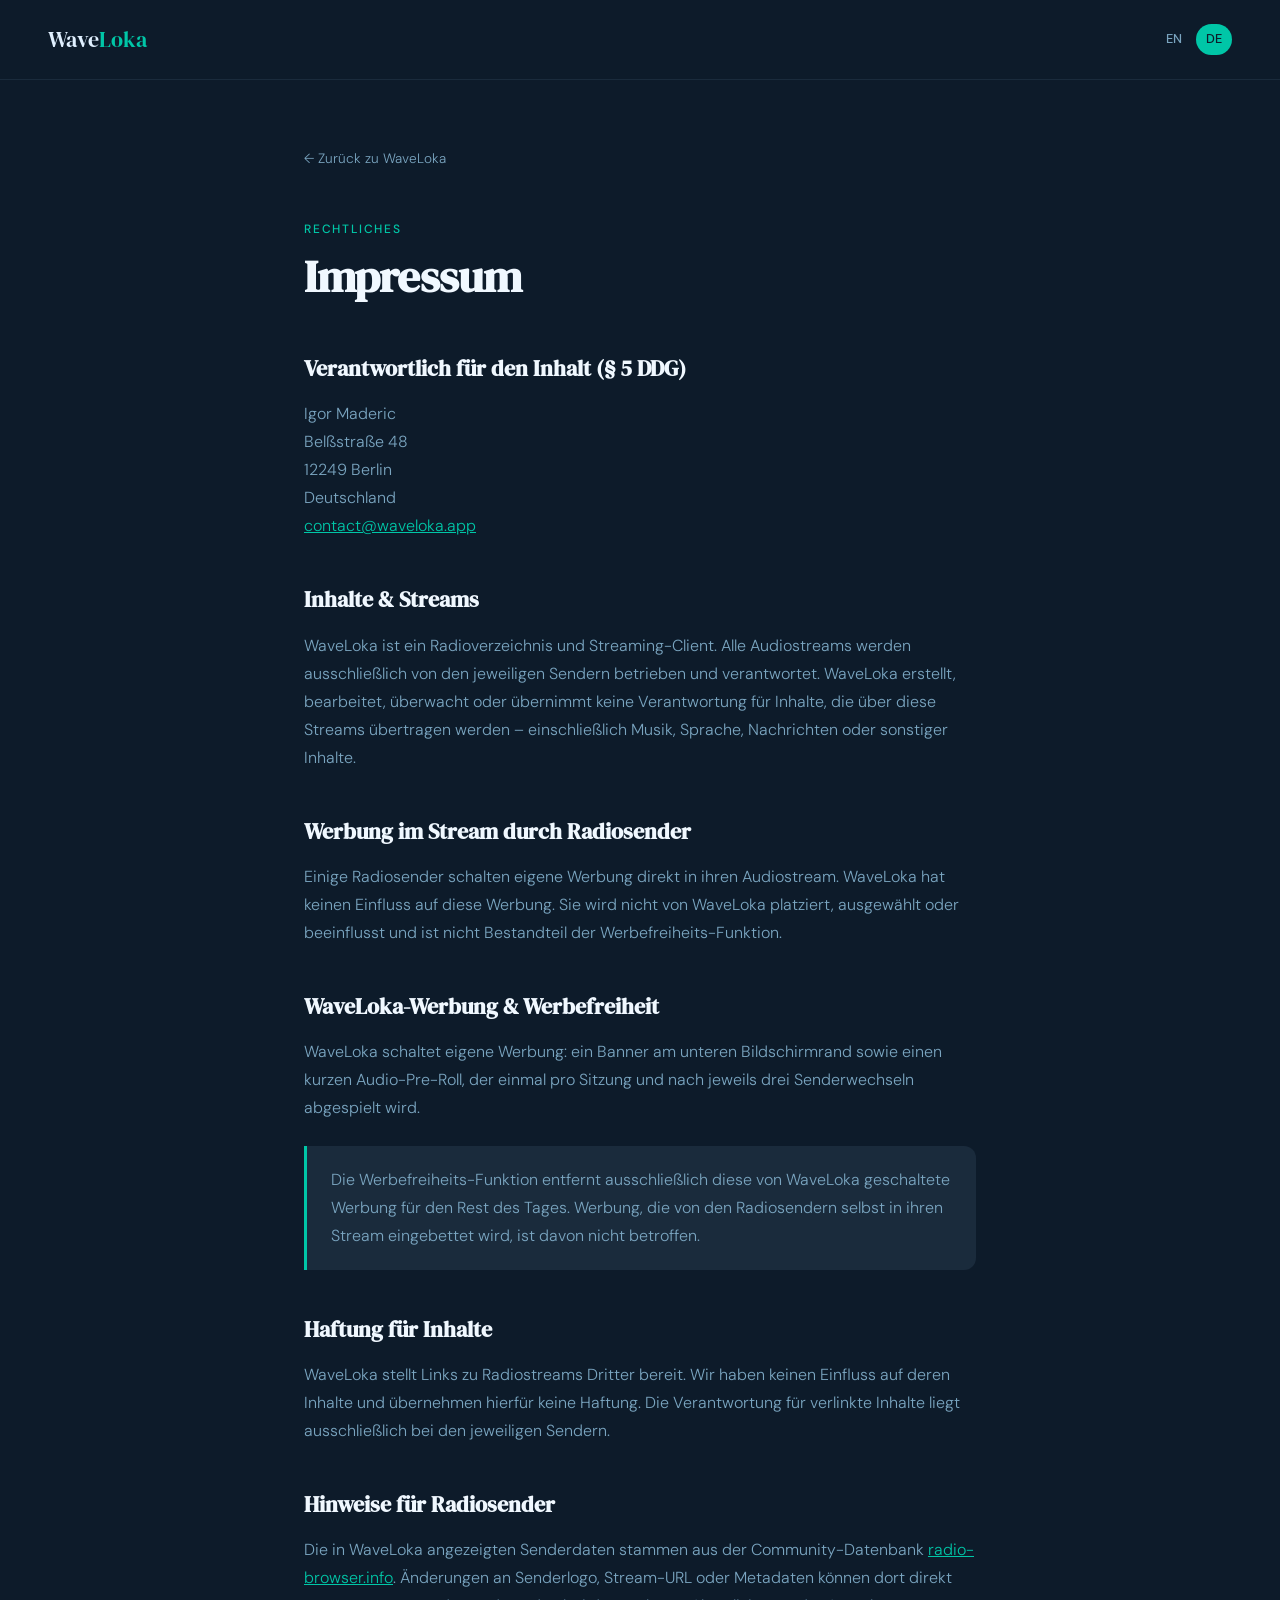
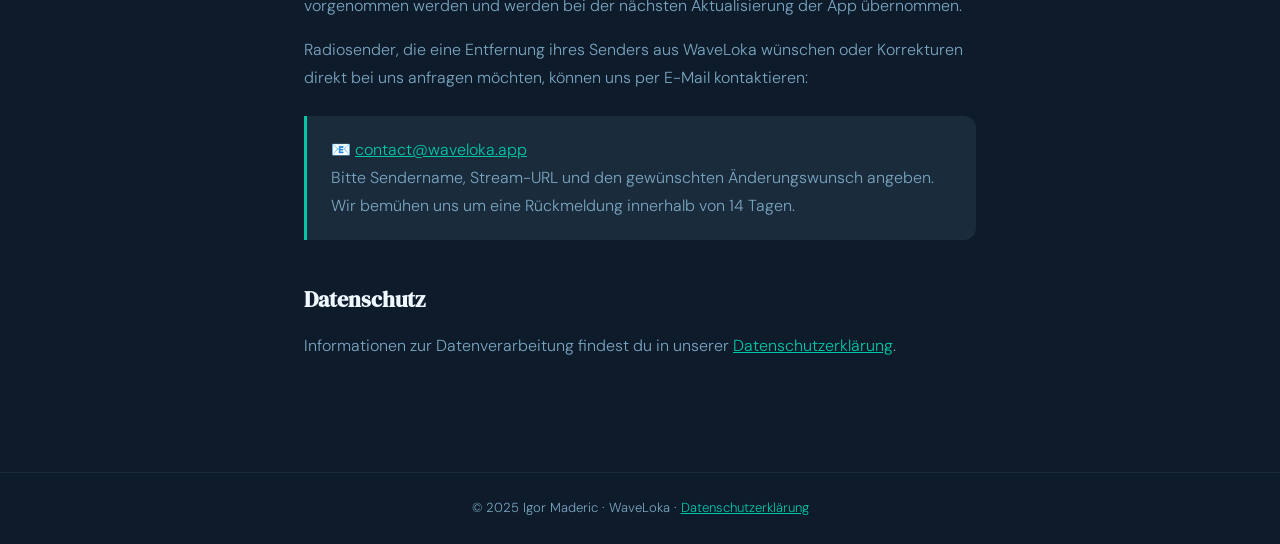
==== impressum/index.html @ 93e5c268 "wave loka web-page" ====
<!DOCTYPE html>
<html lang="de">
<head>
<meta charset="UTF-8">
<meta name="viewport" content="width=device-width, initial-scale=1.0">
<title>Impressum &#8211; WaveLoka</title>
<link rel="preconnect" href="https://fonts.googleapis.com">
<link href="https://fonts.googleapis.com/css2?family=DM+Serif+Display&family=DM+Sans:wght@300;400;500&display=swap" rel="stylesheet">
<style>
  :root { --teal: #00C6A7; --teal-dark: #00A88E; --blue: #0A84FF; --navy: #0D1B2A; --navy-light: #1A2B3C; --alice: #F0F8FF; --alice-dark: #D8EAF8; --text-light: #E0F0FF; --text-muted: #7AA5C0; }
  *, *::before, *::after { box-sizing: border-box; margin: 0; padding: 0; }
  body { background: var(--navy); color: var(--text-light); font-family: 'DM Sans', sans-serif; font-weight: 300; line-height: 1.75; }
  nav { display: flex; align-items: center; justify-content: space-between; padding: 20px 48px; border-bottom: 1px solid var(--navy-light); }
  .nav-logo { font-family: 'DM Serif Display', serif; font-size: 1.4rem; color: var(--text-light); text-decoration: none; }
  .nav-logo span { color: var(--teal); }
  .lang-switch { display: flex; gap: 4px; }
  .lang-switch a { font-size: 0.8rem; font-weight: 500; padding: 4px 10px; border-radius: 20px; text-decoration: none; color: var(--text-muted); transition: all 0.2s; }
  .lang-switch a.active, .lang-switch a:hover { background: var(--teal); color: var(--navy); }
  .container { max-width: 720px; margin: 0 auto; padding: 64px 24px 96px; }
  .back-link { display: inline-flex; align-items: center; gap: 6px; font-size: 0.85rem; color: var(--text-muted); text-decoration: none; margin-bottom: 48px; transition: color 0.2s; }
  .back-link:hover { color: var(--teal); }
  .doc-label { font-size: 0.75rem; font-weight: 500; letter-spacing: 0.15em; text-transform: uppercase; color: var(--teal); margin-bottom: 12px; }
  h1 { font-family: 'DM Serif Display', serif; font-size: 2.8rem; line-height: 1.1; letter-spacing: -0.02em; color: var(--alice); margin-bottom: 48px; }
  h2 { font-family: 'DM Serif Display', serif; font-size: 1.4rem; color: var(--alice); margin: 40px 0 12px; }
  p { color: var(--text-muted); margin-bottom: 16px; }
  a { color: var(--teal); }
  .highlight-box { background: var(--navy-light); border-left: 3px solid var(--teal); border-radius: 0 12px 12px 0; padding: 20px 24px; margin: 24px 0; }
  .highlight-box p { margin: 0; }
  .footer { background: var(--navy); padding: 24px 48px; text-align: center; font-size: 0.82rem; color: var(--text-muted); border-top: 1px solid var(--navy-light); }
  @media (max-width: 640px) { nav { padding: 16px 20px; } .container { padding: 40px 20px 64px; } h1 { font-size: 2rem; } }
</style>
</head>
<body>

<nav>
  <a class="nav-logo" href="../index.de.html">Wave<span>Loka</span></a>
  <div class="lang-switch">
    <a href="en/index.html">EN</a>
    <a href="index.html" class="active">DE</a>
  </div>
</nav>

<div class="container">
  <a class="back-link" href="../index.de.html">&#8592; Zur&#252;ck zu WaveLoka</a>
  <p class="doc-label">Rechtliches</p>
  <h1>Impressum</h1>

  <h2>Verantwortlich f&#252;r den Inhalt (&#167; 5 DDG)</h2>
  <p>
    Igor Maderic<br>
    Bel&#223;stra&#223;e 48<br>
    12249 Berlin<br>
    Deutschland<br>
    <a href="mailto:contact@waveloka.app">contact@waveloka.app</a>
  </p>

  <h2>Inhalte &amp; Streams</h2>
  <p>WaveLoka ist ein Radioverzeichnis und Streaming-Client. Alle Audiostreams werden ausschlie&#223;lich von den jeweiligen Sendern betrieben und verantwortet. WaveLoka erstellt, bearbeitet, &#252;berwacht oder &#252;bernimmt keine Verantwortung f&#252;r Inhalte, die &#252;ber diese Streams &#252;bertragen werden &#8211; einschlie&#223;lich Musik, Sprache, Nachrichten oder sonstiger Inhalte.</p>

  <h2>Werbung im Stream durch Radiosender</h2>
  <p>Einige Radiosender schalten eigene Werbung direkt in ihren Audiostream. WaveLoka hat keinen Einfluss auf diese Werbung. Sie wird nicht von WaveLoka platziert, ausgew&#228;hlt oder beeinflusst und ist nicht Bestandteil der Werbefreiheits-Funktion.</p>

  <h2>WaveLoka-Werbung &amp; Werbefreiheit</h2>
  <p>WaveLoka schaltet eigene Werbung: ein Banner am unteren Bildschirmrand sowie einen kurzen Audio-Pre-Roll, der einmal pro Sitzung und nach jeweils drei Senderwechseln abgespielt wird.</p>

  <div class="highlight-box">
    <p>Die Werbefreiheits-Funktion entfernt ausschlie&#223;lich diese von WaveLoka geschaltete Werbung f&#252;r den Rest des Tages. Werbung, die von den Radiosendern selbst in ihren Stream eingebettet wird, ist davon nicht betroffen.</p>
  </div>

  <h2>Haftung f&#252;r Inhalte</h2>
  <p>WaveLoka stellt Links zu Radiostreams Dritter bereit. Wir haben keinen Einfluss auf deren Inhalte und &#252;bernehmen hierf&#252;r keine Haftung. Die Verantwortung f&#252;r verlinkte Inhalte liegt ausschlie&#223;lich bei den jeweiligen Sendern.</p>

  <h2>Hinweise f&#252;r Radiosender</h2>
  <p>Die in WaveLoka angezeigten Senderdaten stammen aus der Community-Datenbank <a href="https://www.radio-browser.info" target="_blank">radio-browser.info</a>. &#196;nderungen an Senderlogo, Stream-URL oder Metadaten k&#246;nnen dort direkt vorgenommen werden und werden bei der n&#228;chsten Aktualisierung der App &#252;bernommen.</p>
  <p>Radiosender, die eine Entfernung ihres Senders aus WaveLoka w&#252;nschen oder Korrekturen direkt bei uns anfragen m&#246;chten, k&#246;nnen uns per E-Mail kontaktieren:</p>
  <div class="highlight-box">
    <p>&#128231; <a href="mailto:contact@waveloka.app">contact@waveloka.app</a><br>
    Bitte Sendername, Stream-URL und den gew&#252;nschten &#196;nderungswunsch angeben.<br>
    Wir bem&#252;hen uns um eine R&#252;ckmeldung innerhalb von 14 Tagen.</p>
  </div>

  <h2>Datenschutz</h2>
  <p>Informationen zur Datenverarbeitung findest du in unserer <a href="../privacy-policy/de/index.html">Datenschutzerkl&#228;rung</a>.</p>
</div>

<div class="footer">
  &#169; 2025 Igor Maderic &middot; WaveLoka &middot;
  <a href="../privacy-policy/de/index.html">Datenschutzerkl&#228;rung</a>
</div>

</body>
</html>
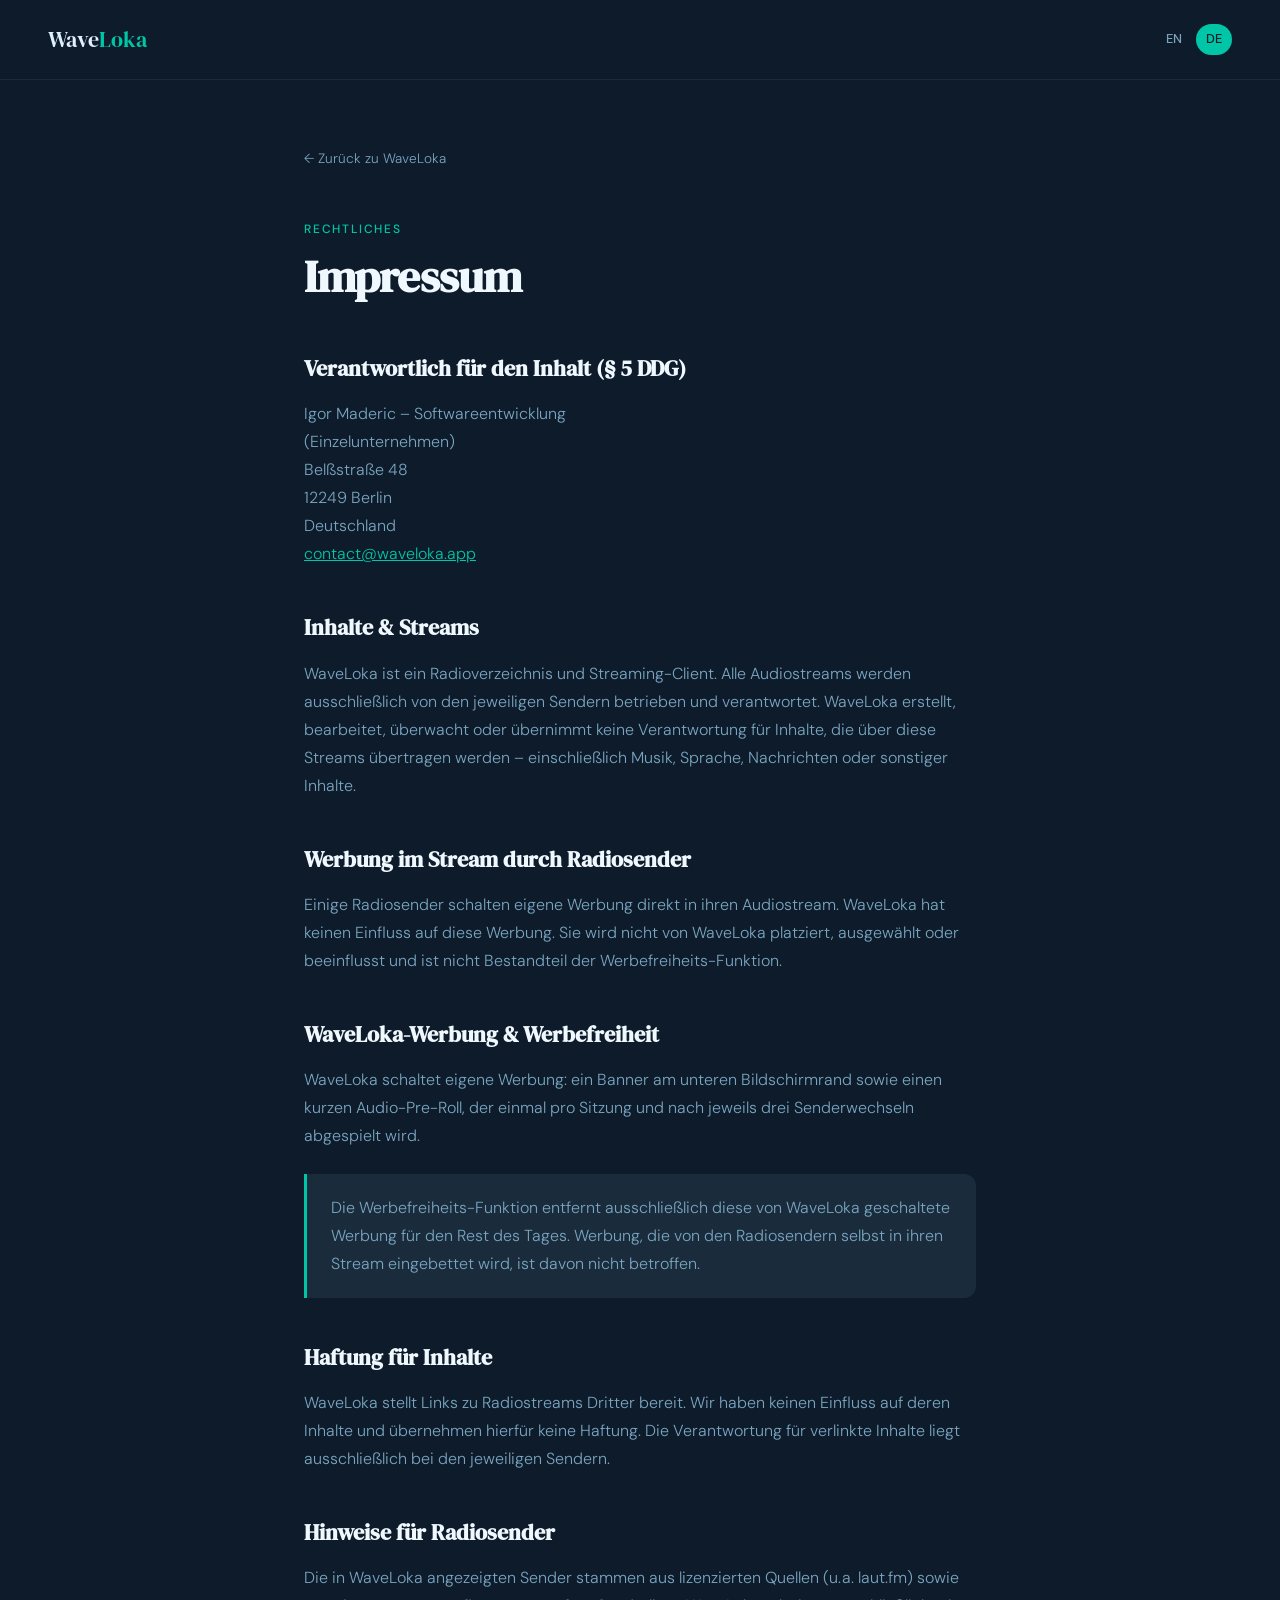
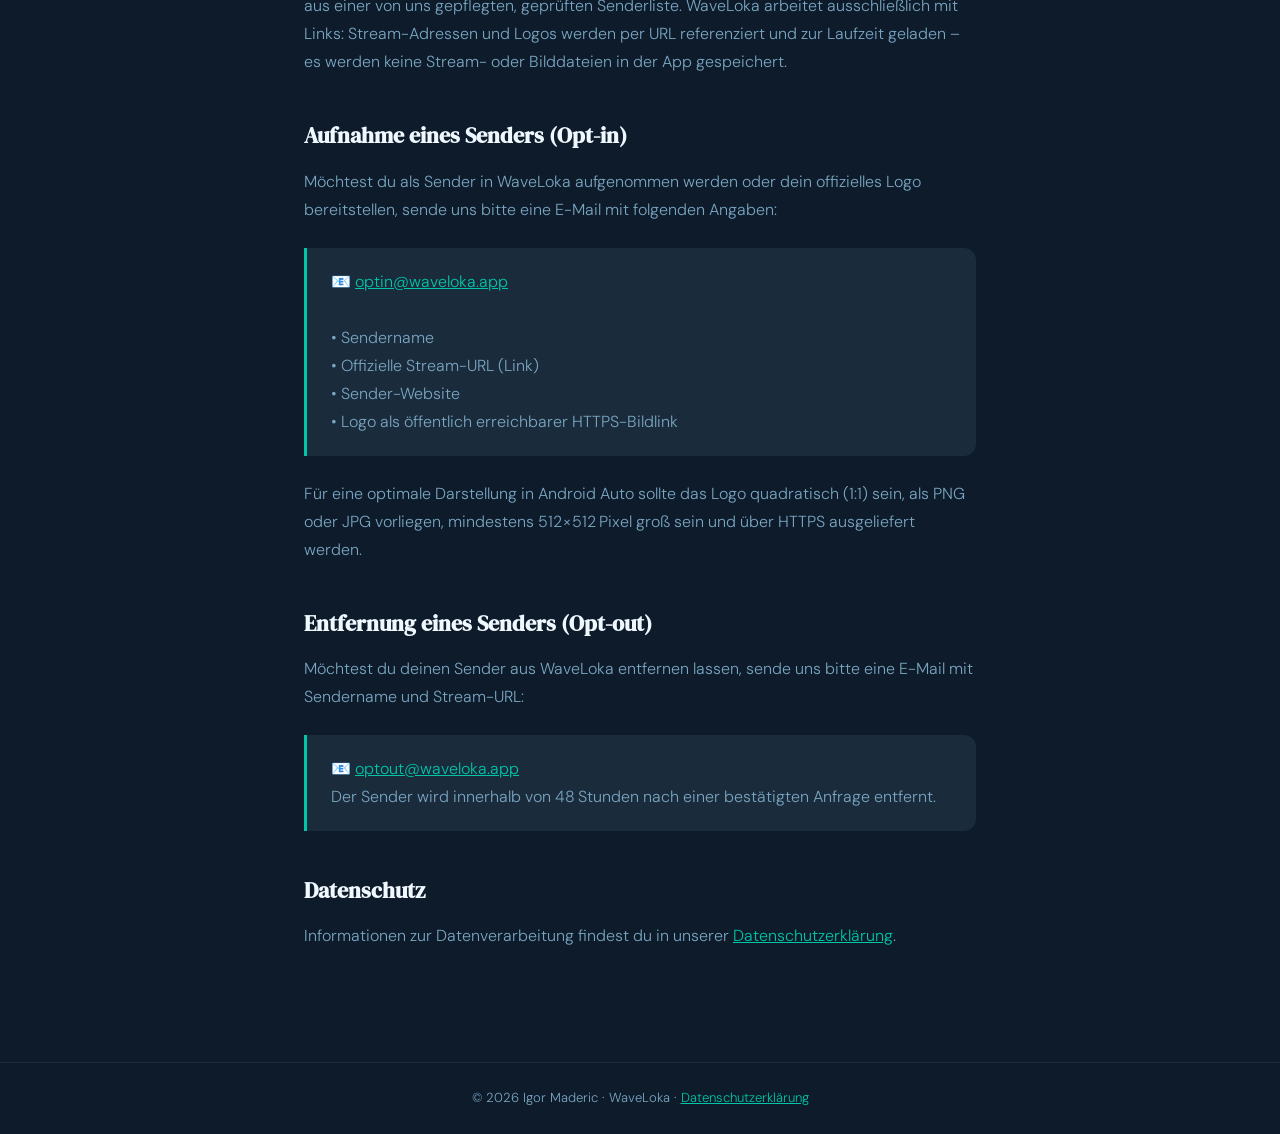
==== commit 1091bec9: "Update impressum and privacy policy" ====
--- a/impressum/index.html
+++ b/impressum/index.html
@@ -47,7 +47,8 @@
 
   <h2>Verantwortlich f&#252;r den Inhalt (&#167; 5 DDG)</h2>
   <p>
-    Igor Maderic<br>
+    Igor Maderic &#8211; Softwareentwicklung<br>
+    (Einzelunternehmen)<br>
     Bel&#223;stra&#223;e 48<br>
     12249 Berlin<br>
     Deutschland<br>
@@ -71,12 +72,24 @@
   <p>WaveLoka stellt Links zu Radiostreams Dritter bereit. Wir haben keinen Einfluss auf deren Inhalte und &#252;bernehmen hierf&#252;r keine Haftung. Die Verantwortung f&#252;r verlinkte Inhalte liegt ausschlie&#223;lich bei den jeweiligen Sendern.</p>
 
   <h2>Hinweise f&#252;r Radiosender</h2>
-  <p>Die in WaveLoka angezeigten Senderdaten stammen aus der Community-Datenbank <a href="https://www.radio-browser.info" target="_blank">radio-browser.info</a>. &#196;nderungen an Senderlogo, Stream-URL oder Metadaten k&#246;nnen dort direkt vorgenommen werden und werden bei der n&#228;chsten Aktualisierung der App &#252;bernommen.</p>
-  <p>Radiosender, die eine Entfernung ihres Senders aus WaveLoka w&#252;nschen oder Korrekturen direkt bei uns anfragen m&#246;chten, k&#246;nnen uns per E-Mail kontaktieren:</p>
+  <p>Die in WaveLoka angezeigten Sender stammen aus lizenzierten Quellen (u.&#8202;a. laut.fm) sowie aus einer von uns gepflegten, gepr&#252;ften Senderliste. WaveLoka arbeitet ausschlie&#223;lich mit Links: Stream-Adressen und Logos werden per URL referenziert und zur Laufzeit geladen &#8211; es werden keine Stream- oder Bilddateien in der App gespeichert.</p>
+
+  <h2>Aufnahme eines Senders (Opt-in)</h2>
+  <p>M&#246;chtest du als Sender in WaveLoka aufgenommen werden oder dein offizielles Logo bereitstellen, sende uns bitte eine E-Mail mit folgenden Angaben:</p>
   <div class="highlight-box">
-    <p>&#128231; <a href="mailto:contact@waveloka.app">contact@waveloka.app</a><br>
-    Bitte Sendername, Stream-URL und den gew&#252;nschten &#196;nderungswunsch angeben.<br>
-    Wir bem&#252;hen uns um eine R&#252;ckmeldung innerhalb von 14 Tagen.</p>
+    <p>&#128231; <a href="mailto:optin@waveloka.app">optin@waveloka.app</a><br><br>
+    &#8226; Sendername<br>
+    &#8226; Offizielle Stream-URL (Link)<br>
+    &#8226; Sender-Website<br>
+    &#8226; Logo als &#246;ffentlich erreichbarer HTTPS-Bildlink</p>
+  </div>
+  <p>F&#252;r eine optimale Darstellung in Android Auto sollte das Logo quadratisch (1:1) sein, als PNG oder JPG vorliegen, mindestens 512&#8202;&#215;&#8202;512&#8201;Pixel gro&#223; sein und &#252;ber HTTPS ausgeliefert werden.</p>
+
+  <h2>Entfernung eines Senders (Opt-out)</h2>
+  <p>M&#246;chtest du deinen Sender aus WaveLoka entfernen lassen, sende uns bitte eine E-Mail mit Sendername und Stream-URL:</p>
+  <div class="highlight-box">
+    <p>&#128231; <a href="mailto:optout@waveloka.app">optout@waveloka.app</a><br>
+    Der Sender wird innerhalb von 48&#8201;Stunden nach einer best&#228;tigten Anfrage entfernt.</p>
   </div>
 
   <h2>Datenschutz</h2>
@@ -84,7 +97,7 @@
 </div>
 
 <div class="footer">
-  &#169; 2025 Igor Maderic &middot; WaveLoka &middot;
+  &#169; 2026 Igor Maderic &middot; WaveLoka &middot;
   <a href="../privacy-policy/de/index.html">Datenschutzerkl&#228;rung</a>
 </div>
 
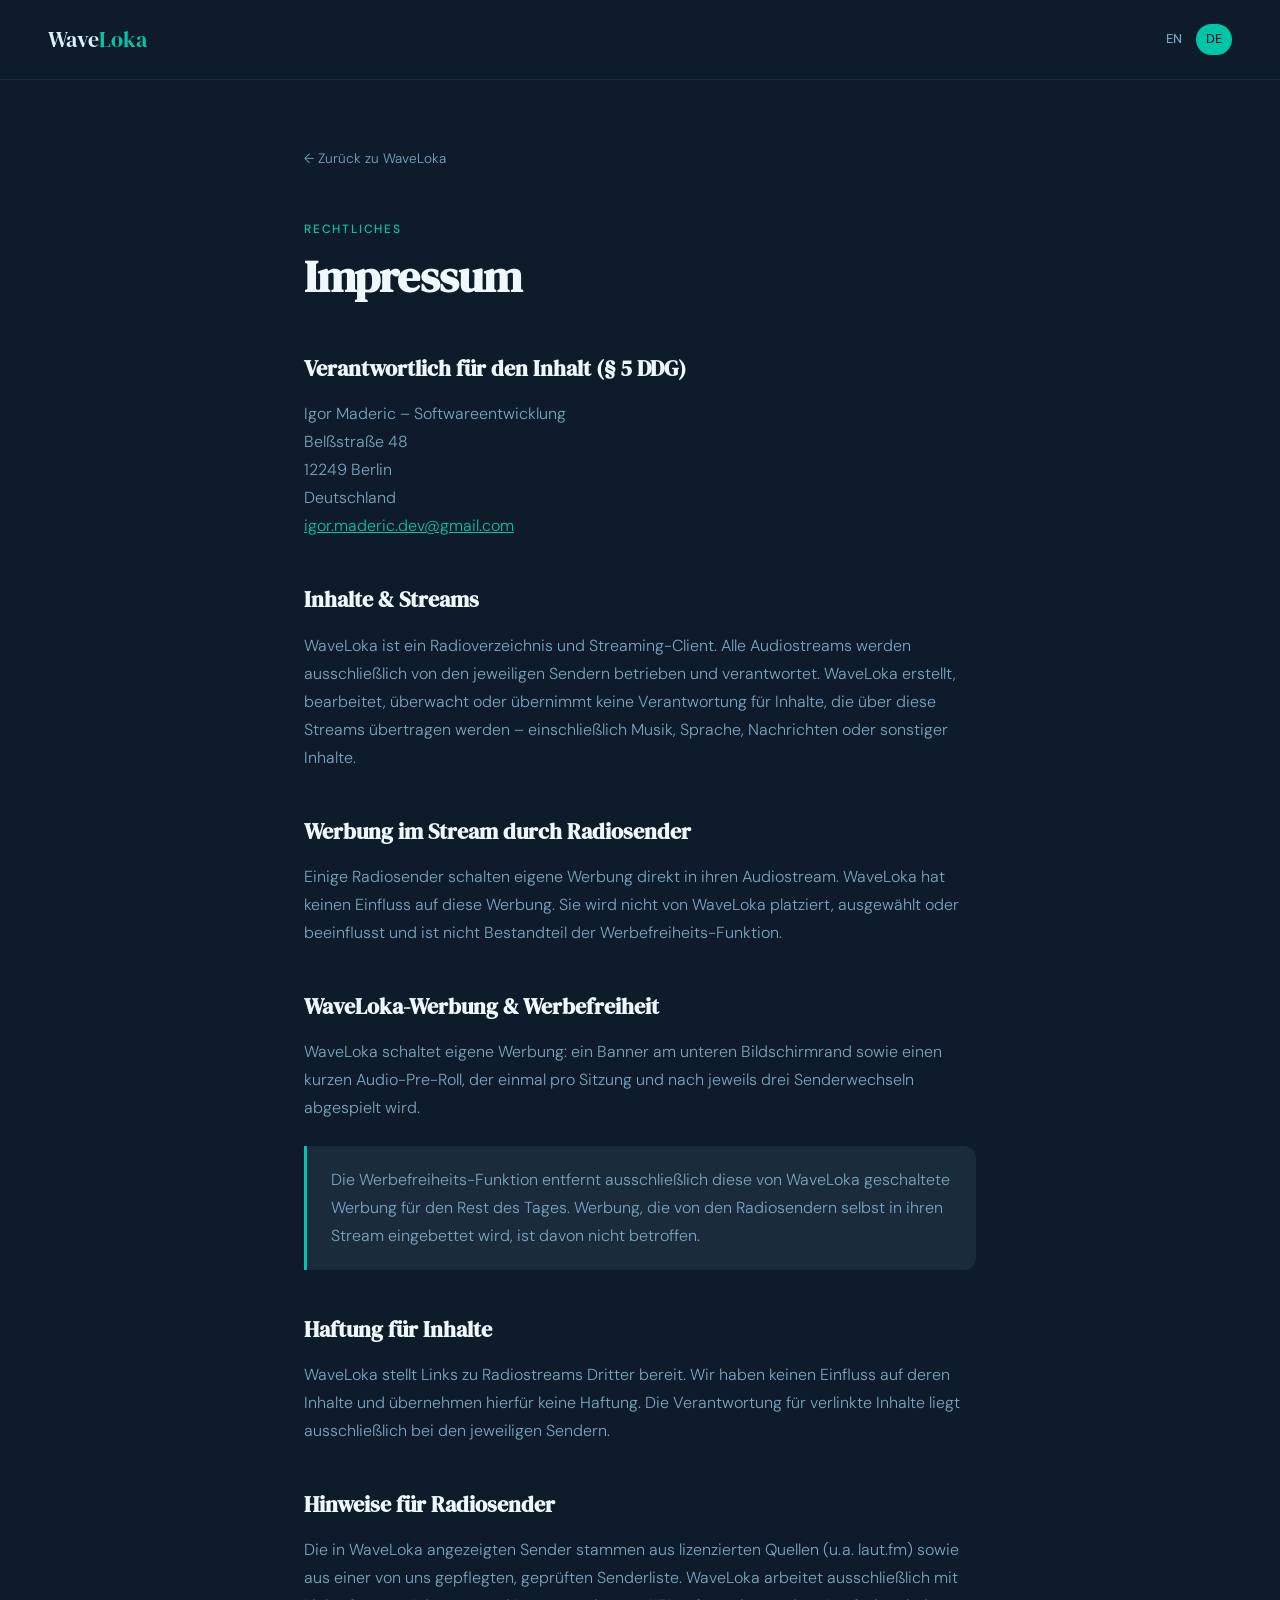
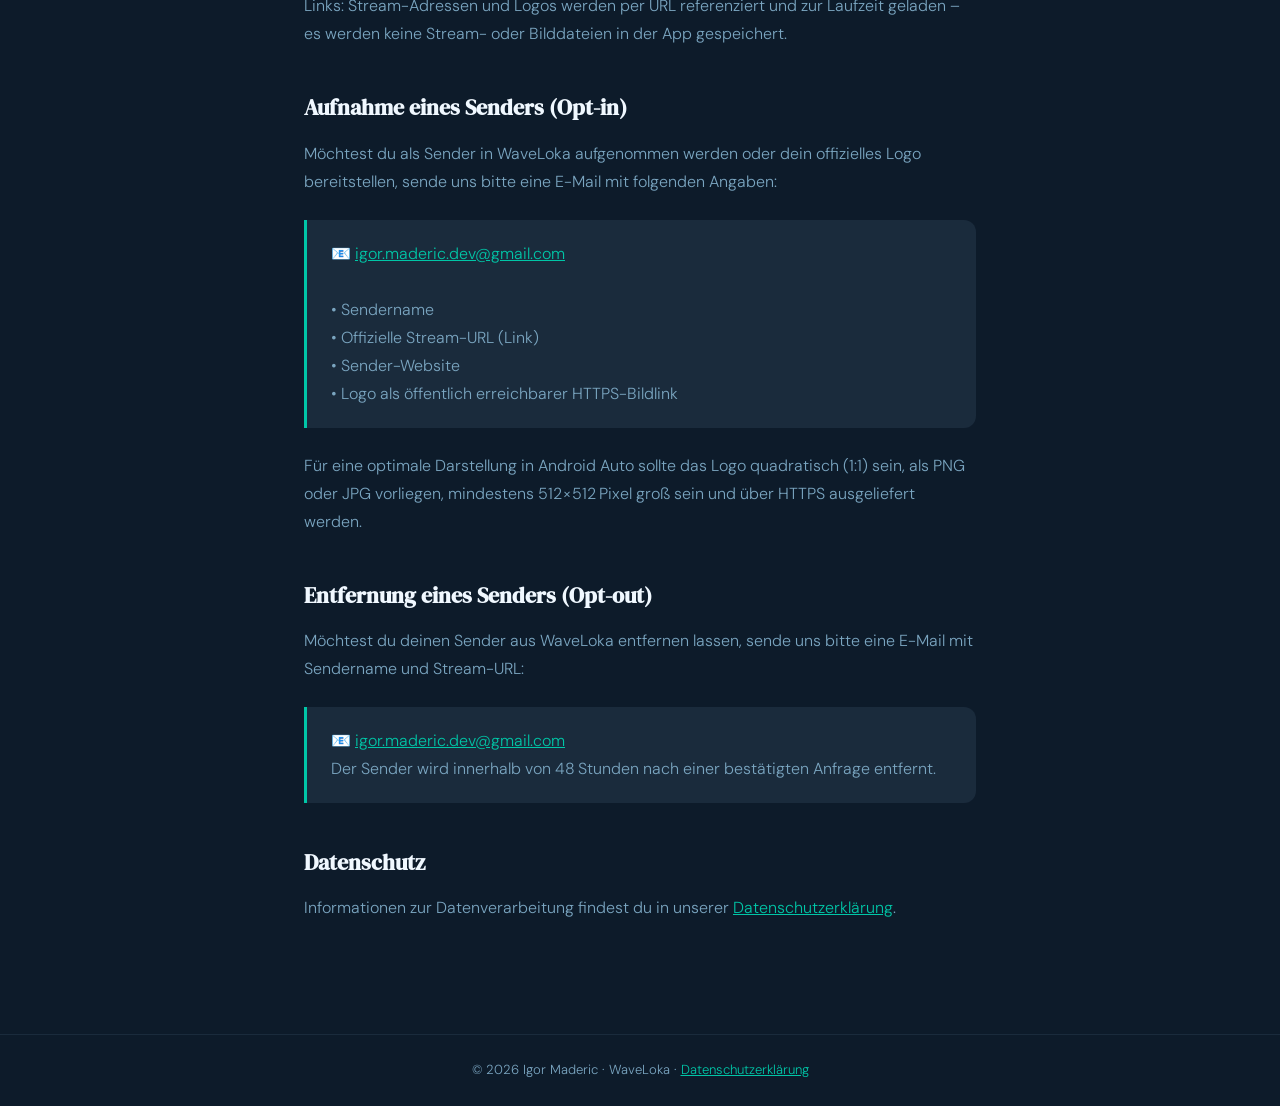
==== commit d2af0c84: "Use valid email address" ====
--- a/impressum/index.html
+++ b/impressum/index.html
@@ -48,11 +48,13 @@
   <h2>Verantwortlich f&#252;r den Inhalt (&#167; 5 DDG)</h2>
   <p>
     Igor Maderic &#8211; Softwareentwicklung<br>
-    (Einzelunternehmen)<br>
     Bel&#223;stra&#223;e 48<br>
     12249 Berlin<br>
     Deutschland<br>
+    <a href="mailto:igor.maderic.dev@gmail.com">igor.maderic.dev@gmail.com</a>
+    <!--
     <a href="mailto:contact@waveloka.app">contact@waveloka.app</a>
+    -->
   </p>
 
   <h2>Inhalte &amp; Streams</h2>
@@ -77,7 +79,7 @@
   <h2>Aufnahme eines Senders (Opt-in)</h2>
   <p>M&#246;chtest du als Sender in WaveLoka aufgenommen werden oder dein offizielles Logo bereitstellen, sende uns bitte eine E-Mail mit folgenden Angaben:</p>
   <div class="highlight-box">
-    <p>&#128231; <a href="mailto:optin@waveloka.app">optin@waveloka.app</a><br><br>
+    <p>&#128231; <a href="mailto:igor.maderic.dev@gmail.com">igor.maderic.dev@gmail.com</a><!-- original: <a href="mailto:optin@waveloka.app">optin@waveloka.app</a> --><br><br>
     &#8226; Sendername<br>
     &#8226; Offizielle Stream-URL (Link)<br>
     &#8226; Sender-Website<br>
@@ -88,7 +90,7 @@
   <h2>Entfernung eines Senders (Opt-out)</h2>
   <p>M&#246;chtest du deinen Sender aus WaveLoka entfernen lassen, sende uns bitte eine E-Mail mit Sendername und Stream-URL:</p>
   <div class="highlight-box">
-    <p>&#128231; <a href="mailto:optout@waveloka.app">optout@waveloka.app</a><br>
+    <p>&#128231; <a href="mailto:igor.maderic.dev@gmail.com">igor.maderic.dev@gmail.com</a><!-- original: <a href="mailto:optout@waveloka.app">optout@waveloka.app</a> --><br>
     Der Sender wird innerhalb von 48&#8201;Stunden nach einer best&#228;tigten Anfrage entfernt.</p>
   </div>
 
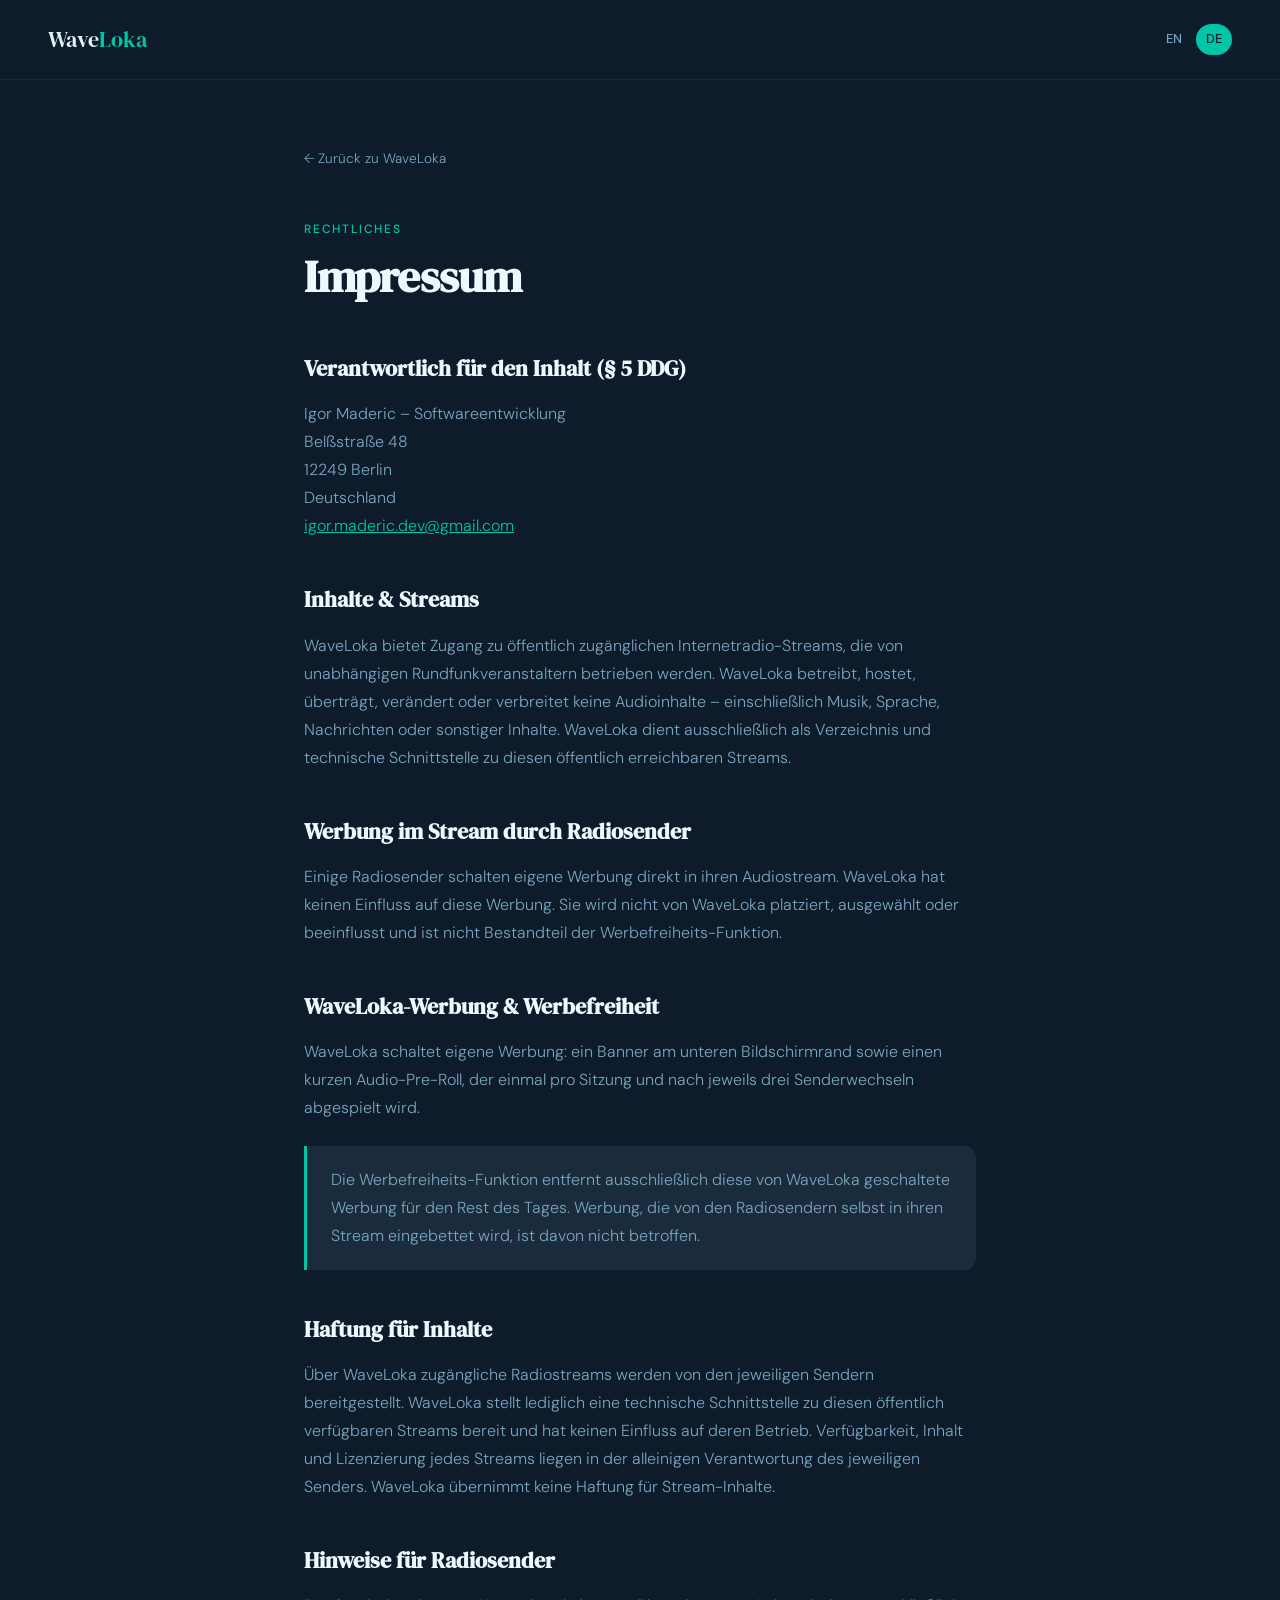
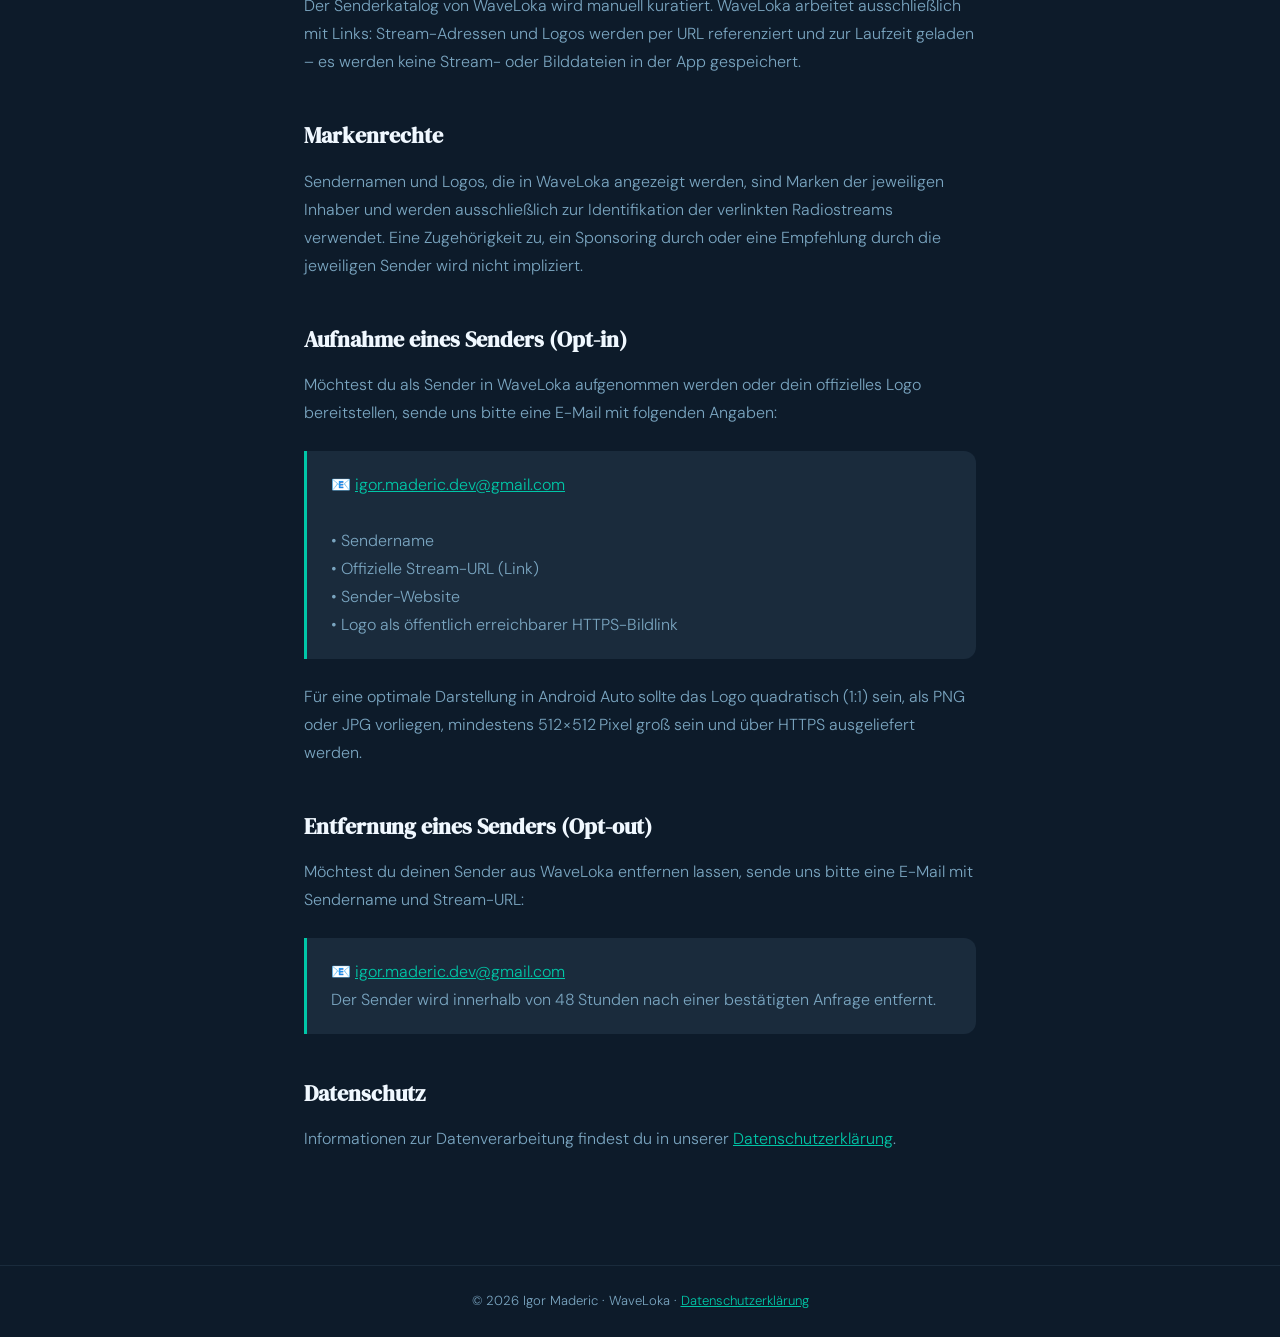
==== commit 94bbbb87: "[P1-F02-T3] Revise Impressum legal page Co-Authored-By: Claude Sonnet 5 <noreply@anthropic.com>" ====
--- a/impressum/index.html
+++ b/impressum/index.html
@@ -58,7 +58,7 @@
   </p>
 
   <h2>Inhalte &amp; Streams</h2>
-  <p>WaveLoka ist ein Radioverzeichnis und Streaming-Client. Alle Audiostreams werden ausschlie&#223;lich von den jeweiligen Sendern betrieben und verantwortet. WaveLoka erstellt, bearbeitet, &#252;berwacht oder &#252;bernimmt keine Verantwortung f&#252;r Inhalte, die &#252;ber diese Streams &#252;bertragen werden &#8211; einschlie&#223;lich Musik, Sprache, Nachrichten oder sonstiger Inhalte.</p>
+  <p>WaveLoka bietet Zugang zu &#246;ffentlich zug&#228;nglichen Internetradio-Streams, die von unabh&#228;ngigen Rundfunkveranstaltern betrieben werden. WaveLoka betreibt, hostet, &#252;bertr&#228;gt, ver&#228;ndert oder verbreitet keine Audioinhalte &#8211; einschlie&#223;lich Musik, Sprache, Nachrichten oder sonstiger Inhalte. WaveLoka dient ausschlie&#223;lich als Verzeichnis und technische Schnittstelle zu diesen &#246;ffentlich erreichbaren Streams.</p>
 
   <h2>Werbung im Stream durch Radiosender</h2>
   <p>Einige Radiosender schalten eigene Werbung direkt in ihren Audiostream. WaveLoka hat keinen Einfluss auf diese Werbung. Sie wird nicht von WaveLoka platziert, ausgew&#228;hlt oder beeinflusst und ist nicht Bestandteil der Werbefreiheits-Funktion.</p>
@@ -71,10 +71,13 @@
   </div>
 
   <h2>Haftung f&#252;r Inhalte</h2>
-  <p>WaveLoka stellt Links zu Radiostreams Dritter bereit. Wir haben keinen Einfluss auf deren Inhalte und &#252;bernehmen hierf&#252;r keine Haftung. Die Verantwortung f&#252;r verlinkte Inhalte liegt ausschlie&#223;lich bei den jeweiligen Sendern.</p>
+  <p>&#220;ber WaveLoka zug&#228;ngliche Radiostreams werden von den jeweiligen Sendern bereitgestellt. WaveLoka stellt lediglich eine technische Schnittstelle zu diesen &#246;ffentlich verf&#252;gbaren Streams bereit und hat keinen Einfluss auf deren Betrieb. Verf&#252;gbarkeit, Inhalt und Lizenzierung jedes Streams liegen in der alleinigen Verantwortung des jeweiligen Senders. WaveLoka &#252;bernimmt keine Haftung f&#252;r Stream-Inhalte.</p>
 
   <h2>Hinweise f&#252;r Radiosender</h2>
-  <p>Die in WaveLoka angezeigten Sender stammen aus lizenzierten Quellen (u.&#8202;a. laut.fm) sowie aus einer von uns gepflegten, gepr&#252;ften Senderliste. WaveLoka arbeitet ausschlie&#223;lich mit Links: Stream-Adressen und Logos werden per URL referenziert und zur Laufzeit geladen &#8211; es werden keine Stream- oder Bilddateien in der App gespeichert.</p>
+  <p>Der Senderkatalog von WaveLoka wird manuell kuratiert. WaveLoka arbeitet ausschlie&#223;lich mit Links: Stream-Adressen und Logos werden per URL referenziert und zur Laufzeit geladen &#8211; es werden keine Stream- oder Bilddateien in der App gespeichert.</p>
+
+  <h2>Markenrechte</h2>
+  <p>Sendernamen und Logos, die in WaveLoka angezeigt werden, sind Marken der jeweiligen Inhaber und werden ausschlie&#223;lich zur Identifikation der verlinkten Radiostreams verwendet. Eine Zugeh&#246;rigkeit zu, ein Sponsoring durch oder eine Empfehlung durch die jeweiligen Sender wird nicht impliziert.</p>
 
   <h2>Aufnahme eines Senders (Opt-in)</h2>
   <p>M&#246;chtest du als Sender in WaveLoka aufgenommen werden oder dein offizielles Logo bereitstellen, sende uns bitte eine E-Mail mit folgenden Angaben:</p>
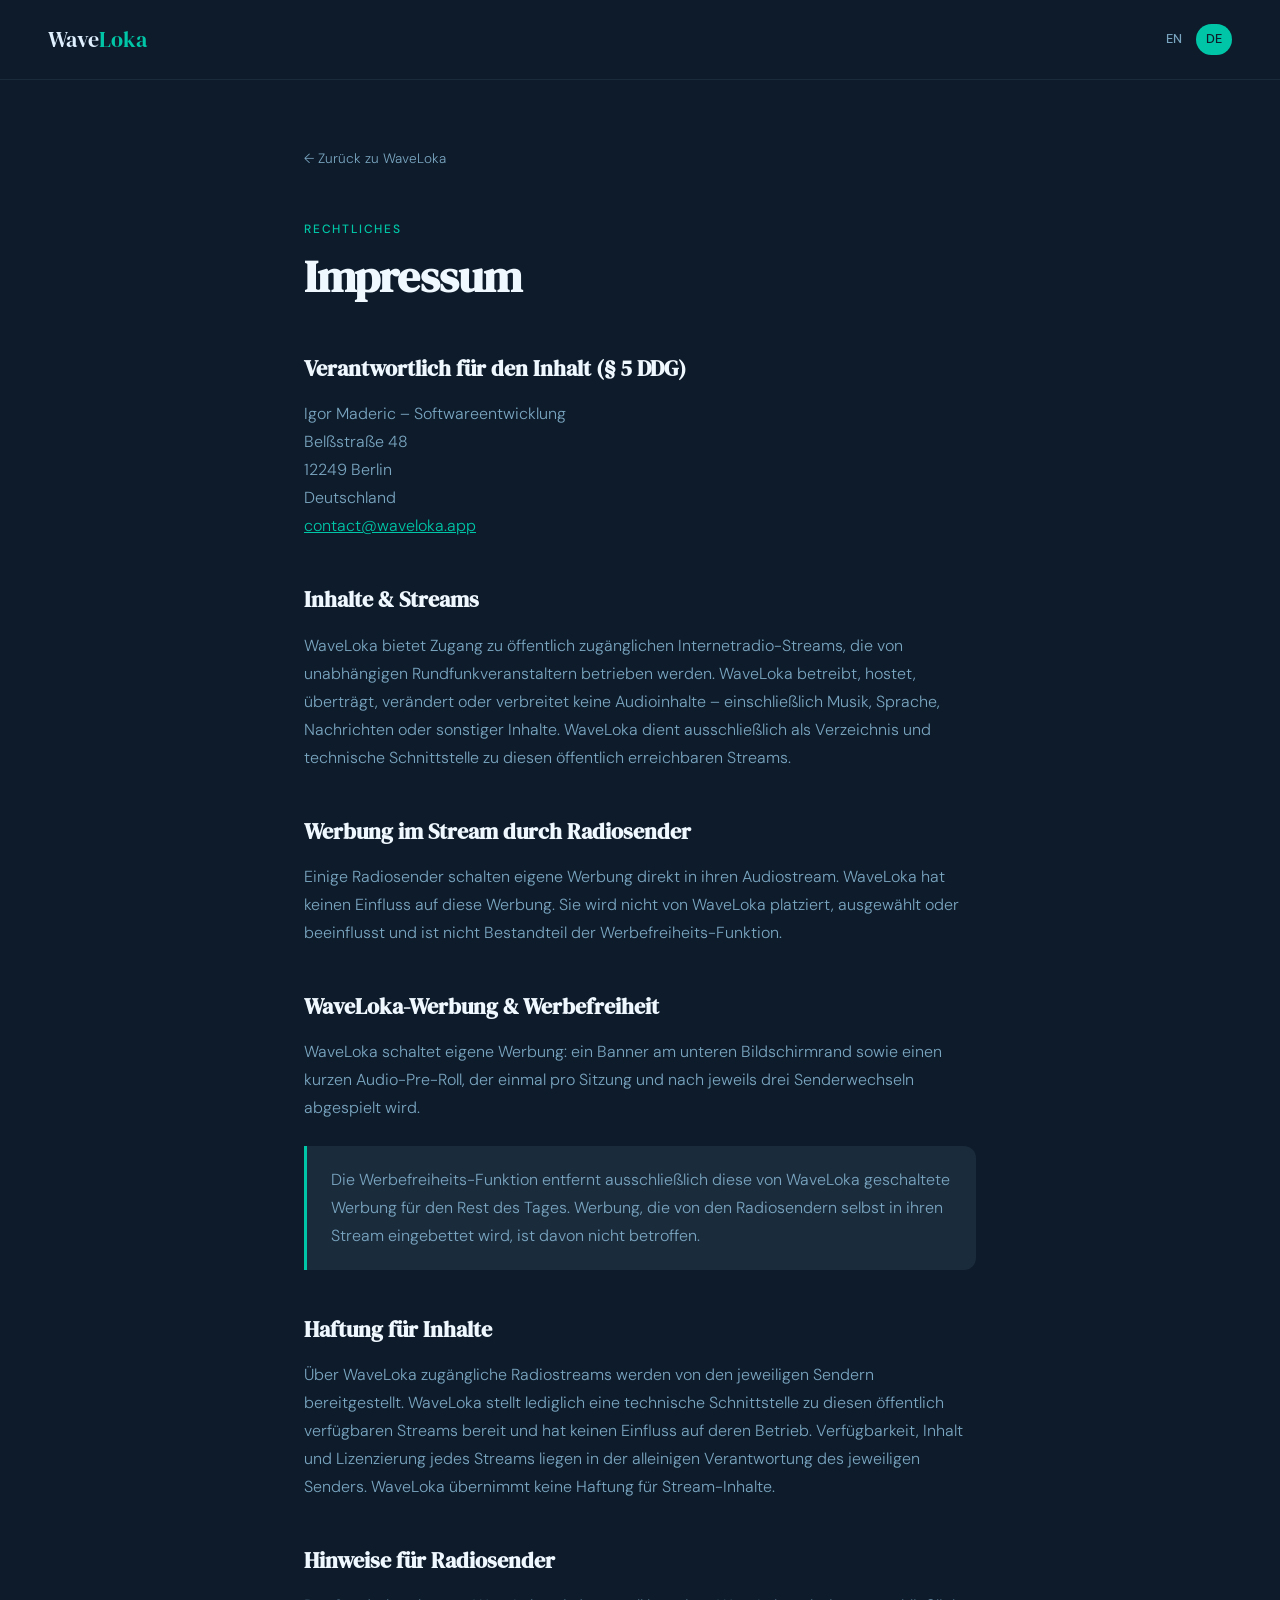
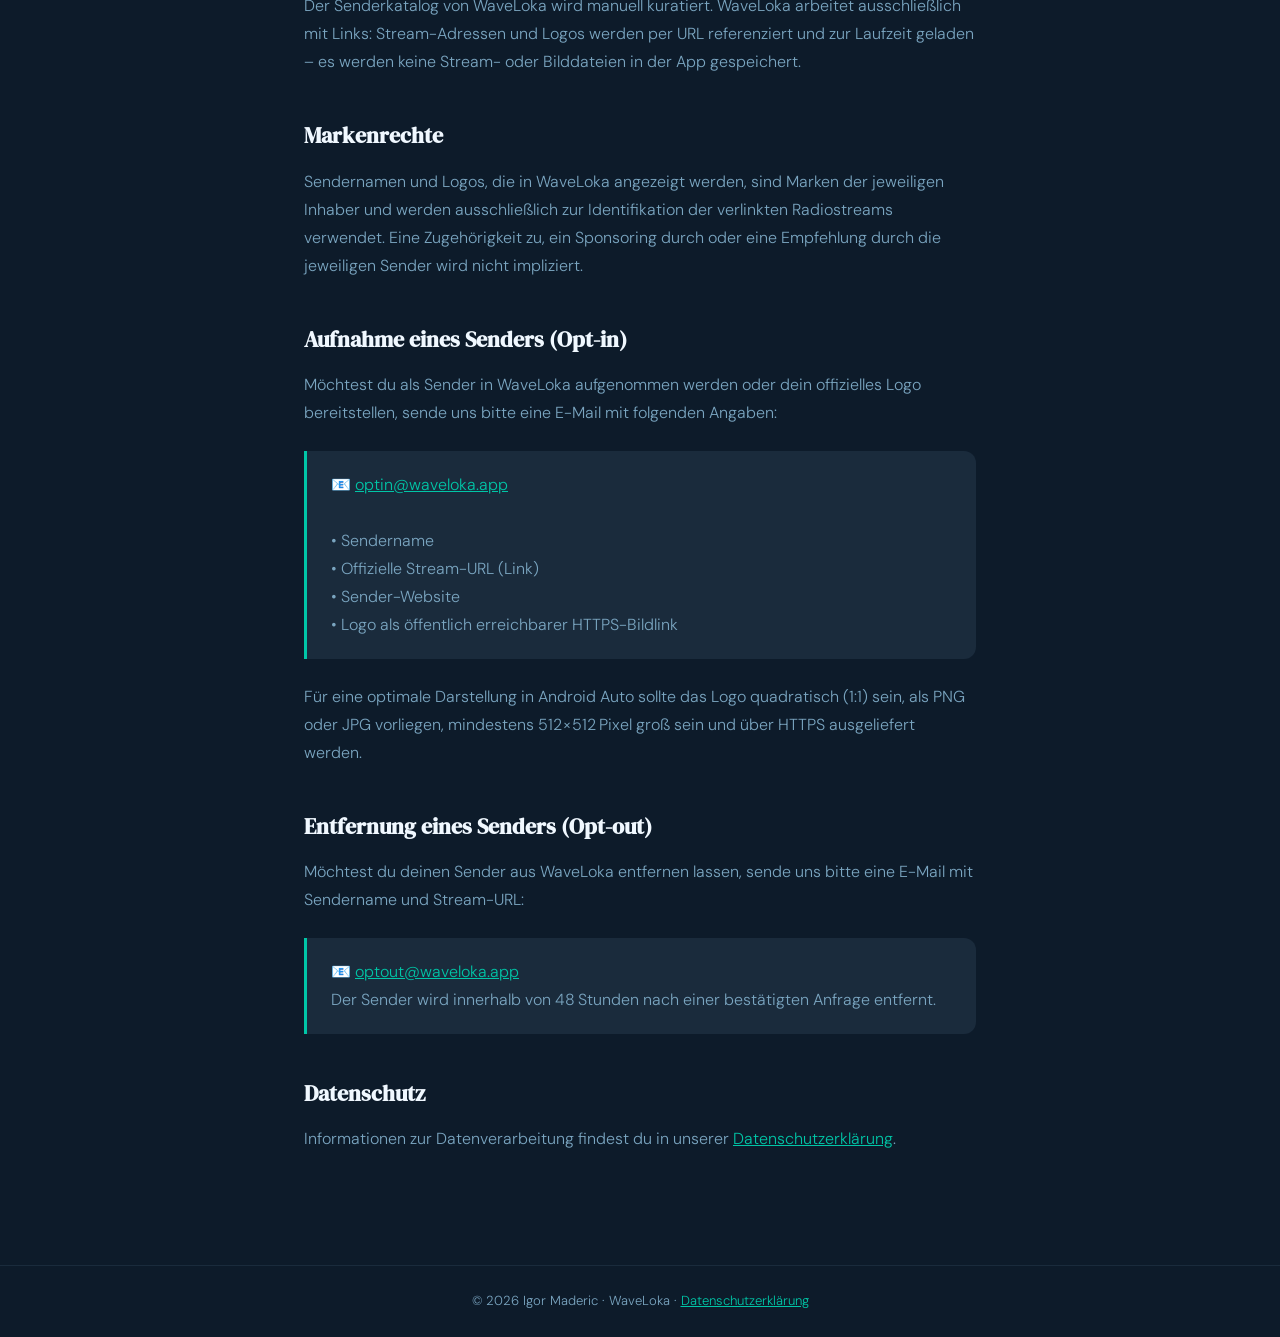
==== commit 3c72c74f: "[P1-F04-T1] Switch to canonical @waveloka.app e-mail addresses Un-comment contact@/optin@/optout@wav" ====
--- a/impressum/index.html
+++ b/impressum/index.html
@@ -51,10 +51,7 @@
     Bel&#223;stra&#223;e 48<br>
     12249 Berlin<br>
     Deutschland<br>
-    <a href="mailto:igor.maderic.dev@gmail.com">igor.maderic.dev@gmail.com</a>
-    <!--
     <a href="mailto:contact@waveloka.app">contact@waveloka.app</a>
-    -->
   </p>
 
   <h2>Inhalte &amp; Streams</h2>
@@ -82,7 +79,7 @@
   <h2>Aufnahme eines Senders (Opt-in)</h2>
   <p>M&#246;chtest du als Sender in WaveLoka aufgenommen werden oder dein offizielles Logo bereitstellen, sende uns bitte eine E-Mail mit folgenden Angaben:</p>
   <div class="highlight-box">
-    <p>&#128231; <a href="mailto:igor.maderic.dev@gmail.com">igor.maderic.dev@gmail.com</a><!-- original: <a href="mailto:optin@waveloka.app">optin@waveloka.app</a> --><br><br>
+    <p>&#128231; <a href="mailto:optin@waveloka.app">optin@waveloka.app</a><br><br>
     &#8226; Sendername<br>
     &#8226; Offizielle Stream-URL (Link)<br>
     &#8226; Sender-Website<br>
@@ -93,7 +90,7 @@
   <h2>Entfernung eines Senders (Opt-out)</h2>
   <p>M&#246;chtest du deinen Sender aus WaveLoka entfernen lassen, sende uns bitte eine E-Mail mit Sendername und Stream-URL:</p>
   <div class="highlight-box">
-    <p>&#128231; <a href="mailto:igor.maderic.dev@gmail.com">igor.maderic.dev@gmail.com</a><!-- original: <a href="mailto:optout@waveloka.app">optout@waveloka.app</a> --><br>
+    <p>&#128231; <a href="mailto:optout@waveloka.app">optout@waveloka.app</a><br>
     Der Sender wird innerhalb von 48&#8201;Stunden nach einer best&#228;tigten Anfrage entfernt.</p>
   </div>
 
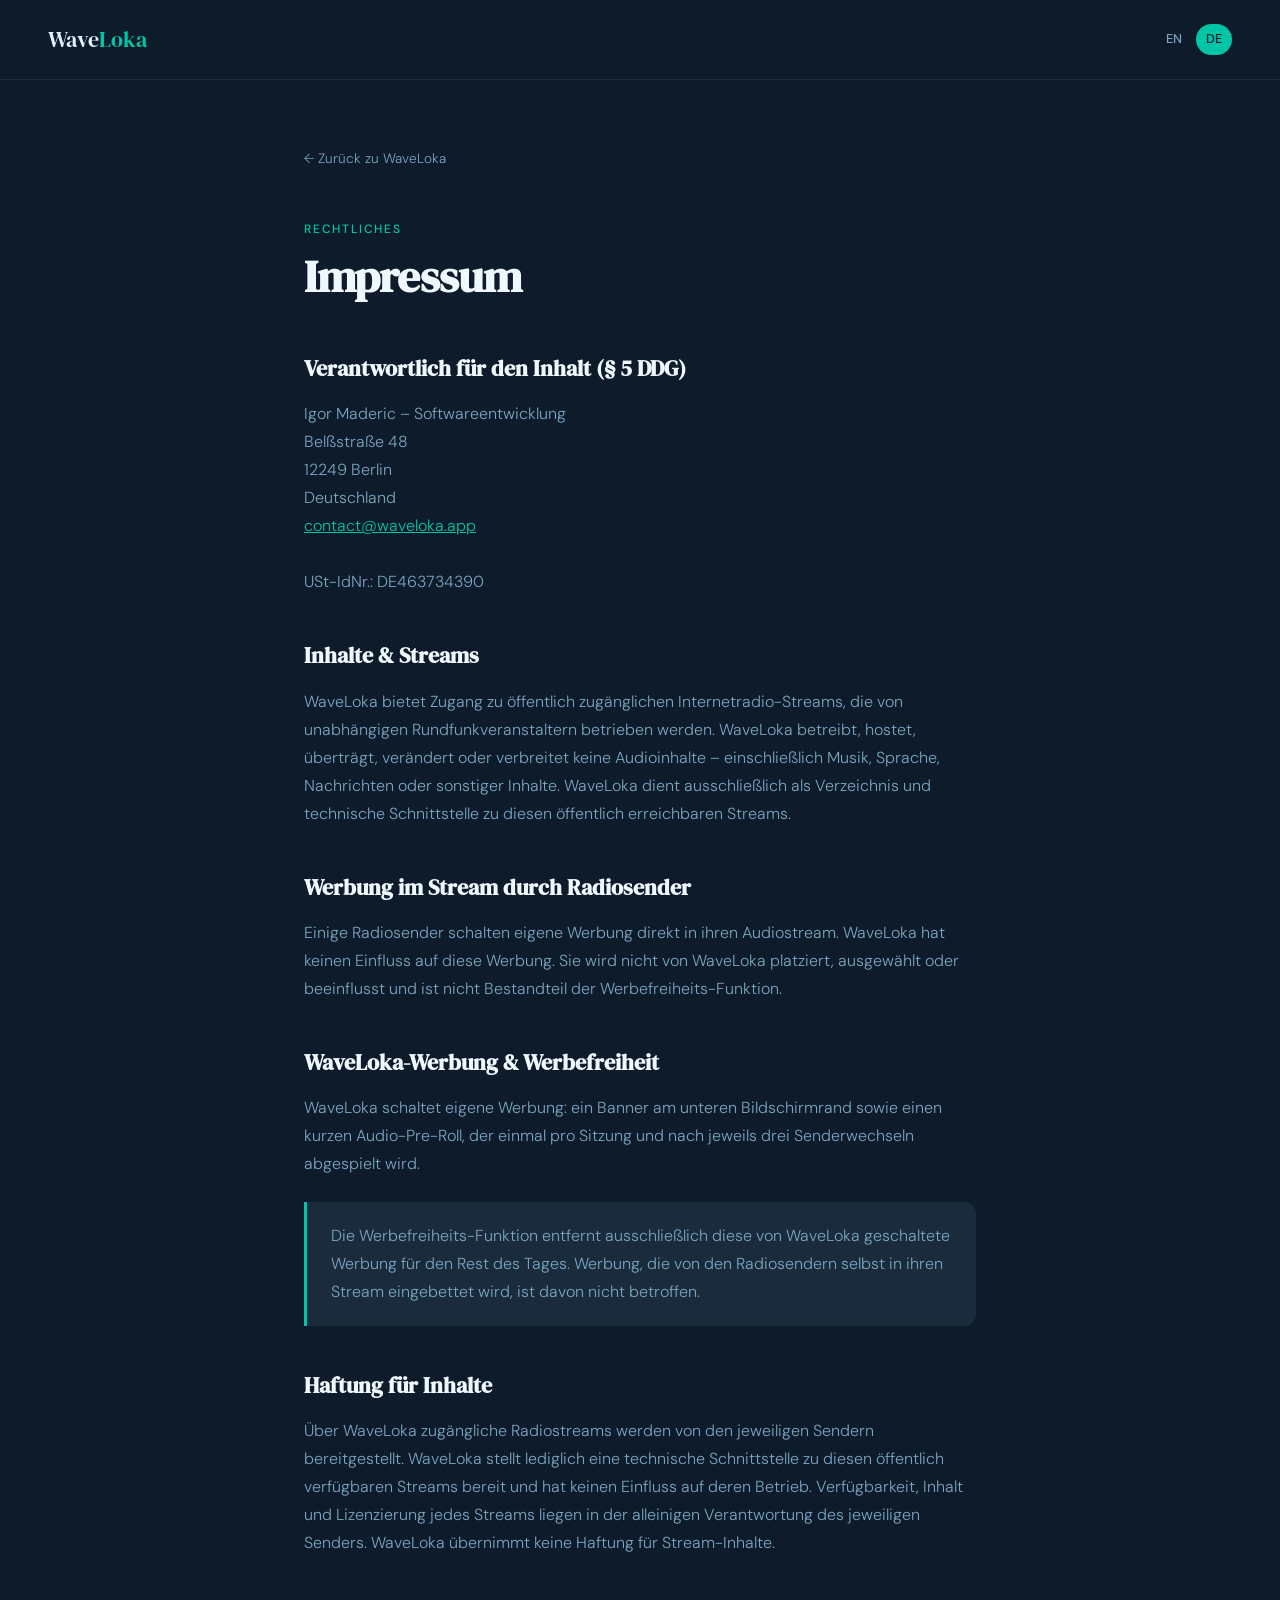
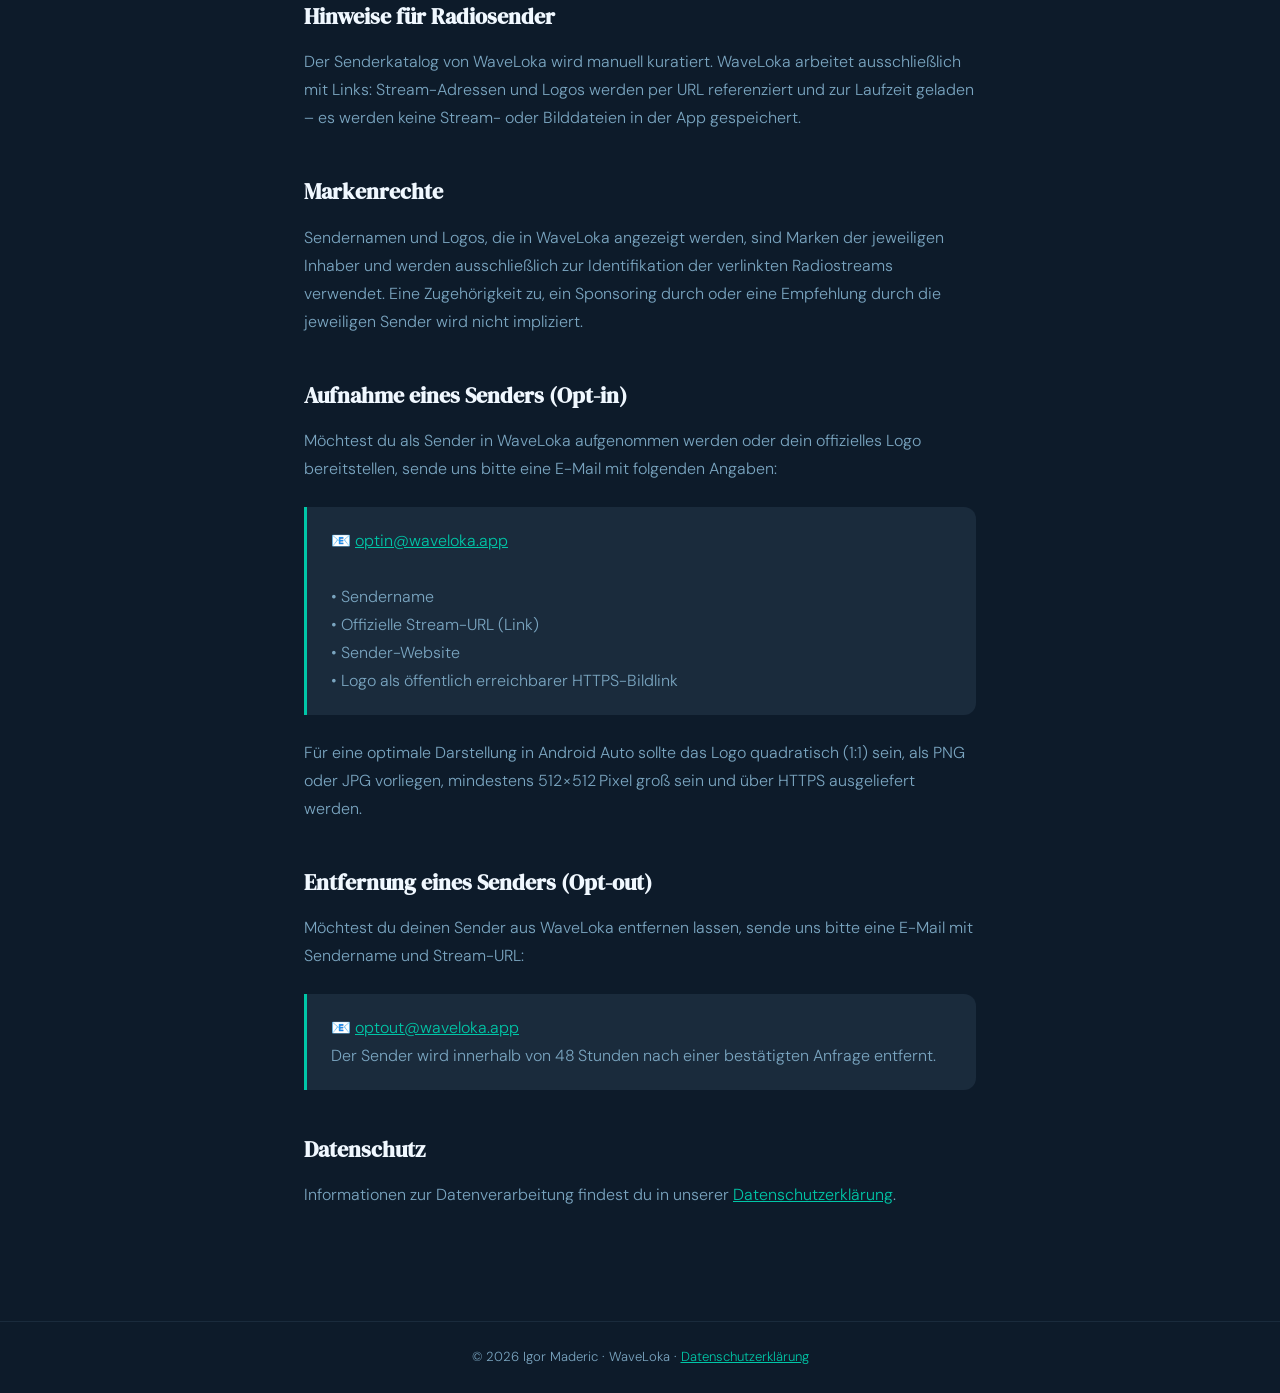
==== commit c09388b5: "Update impresum" ====
--- a/impressum/index.html
+++ b/impressum/index.html
@@ -51,7 +51,8 @@
     Bel&#223;stra&#223;e 48<br>
     12249 Berlin<br>
     Deutschland<br>
-    <a href="mailto:contact@waveloka.app">contact@waveloka.app</a>
+    <a href="mailto:contact@waveloka.app">contact@waveloka.app</a><br><br>
+    USt-IdNr.: DE463734390
   </p>
 
   <h2>Inhalte &amp; Streams</h2>
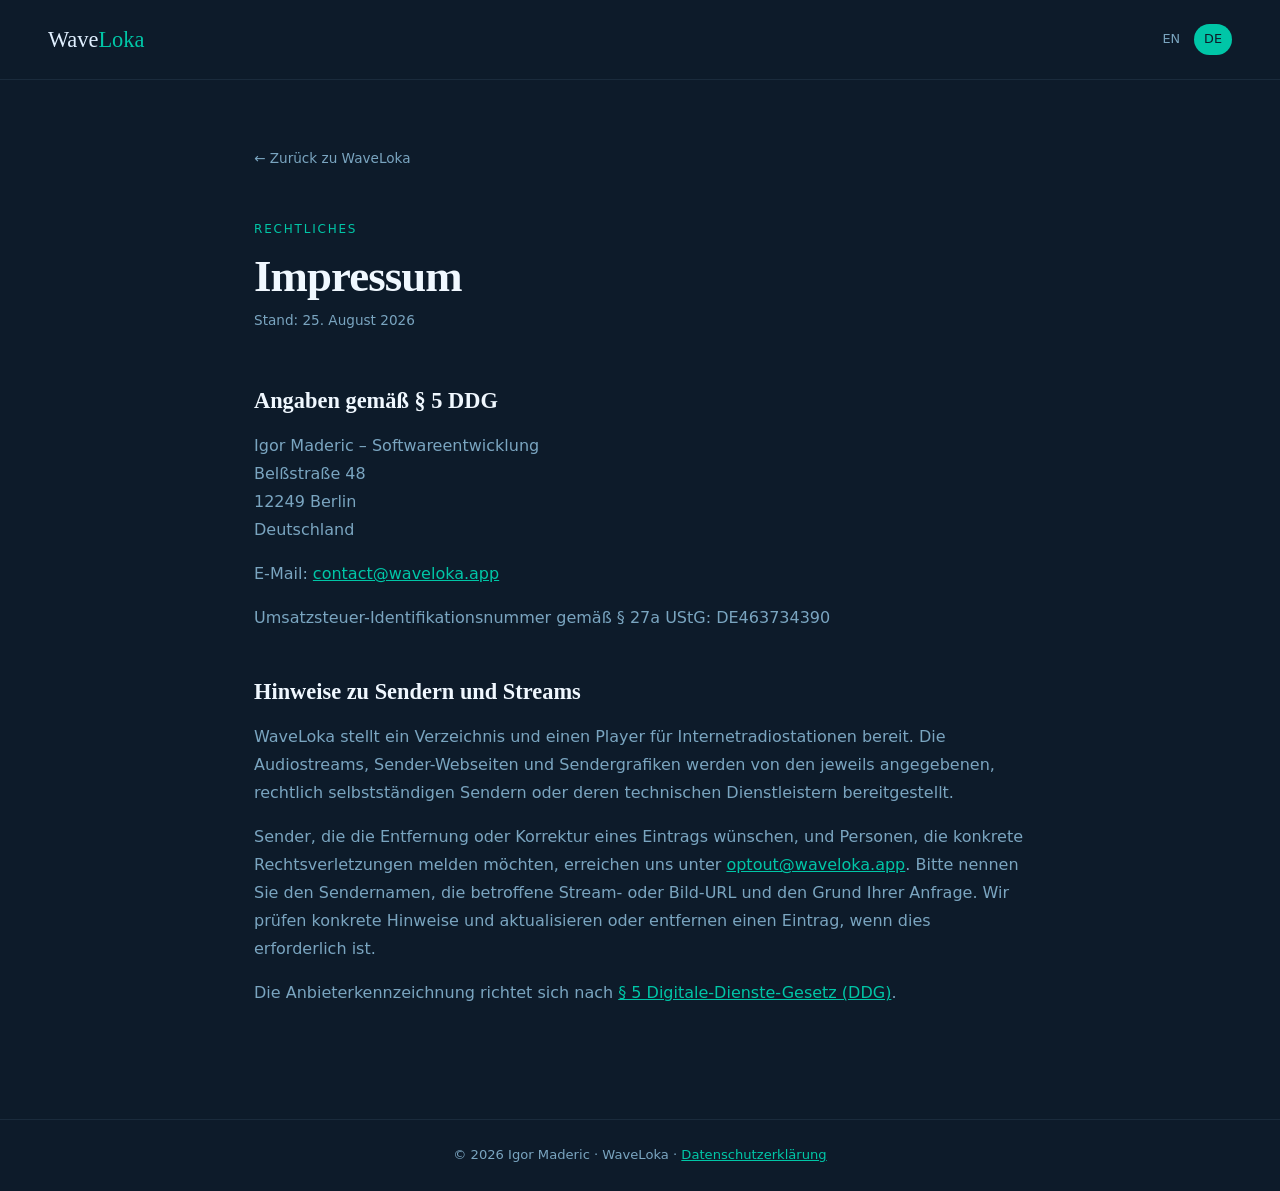
==== commit 56180487: "[P1-F18-T6] Publish legal pages without remote fonts" ====
--- a/impressum/index.html
+++ b/impressum/index.html
@@ -1,108 +1,45 @@
 <!DOCTYPE html>
 <html lang="de">
 <head>
-<meta charset="UTF-8">
-<meta name="viewport" content="width=device-width, initial-scale=1.0">
-<title>Impressum &#8211; WaveLoka</title>
-<link rel="preconnect" href="https://fonts.googleapis.com">
-<link href="https://fonts.googleapis.com/css2?family=DM+Serif+Display&family=DM+Sans:wght@300;400;500&display=swap" rel="stylesheet">
-<style>
-  :root { --teal: #00C6A7; --teal-dark: #00A88E; --blue: #0A84FF; --navy: #0D1B2A; --navy-light: #1A2B3C; --alice: #F0F8FF; --alice-dark: #D8EAF8; --text-light: #E0F0FF; --text-muted: #7AA5C0; }
-  *, *::before, *::after { box-sizing: border-box; margin: 0; padding: 0; }
-  body { background: var(--navy); color: var(--text-light); font-family: 'DM Sans', sans-serif; font-weight: 300; line-height: 1.75; }
-  nav { display: flex; align-items: center; justify-content: space-between; padding: 20px 48px; border-bottom: 1px solid var(--navy-light); }
-  .nav-logo { font-family: 'DM Serif Display', serif; font-size: 1.4rem; color: var(--text-light); text-decoration: none; }
-  .nav-logo span { color: var(--teal); }
-  .lang-switch { display: flex; gap: 4px; }
-  .lang-switch a { font-size: 0.8rem; font-weight: 500; padding: 4px 10px; border-radius: 20px; text-decoration: none; color: var(--text-muted); transition: all 0.2s; }
-  .lang-switch a.active, .lang-switch a:hover { background: var(--teal); color: var(--navy); }
-  .container { max-width: 720px; margin: 0 auto; padding: 64px 24px 96px; }
-  .back-link { display: inline-flex; align-items: center; gap: 6px; font-size: 0.85rem; color: var(--text-muted); text-decoration: none; margin-bottom: 48px; transition: color 0.2s; }
-  .back-link:hover { color: var(--teal); }
-  .doc-label { font-size: 0.75rem; font-weight: 500; letter-spacing: 0.15em; text-transform: uppercase; color: var(--teal); margin-bottom: 12px; }
-  h1 { font-family: 'DM Serif Display', serif; font-size: 2.8rem; line-height: 1.1; letter-spacing: -0.02em; color: var(--alice); margin-bottom: 48px; }
-  h2 { font-family: 'DM Serif Display', serif; font-size: 1.4rem; color: var(--alice); margin: 40px 0 12px; }
-  p { color: var(--text-muted); margin-bottom: 16px; }
-  a { color: var(--teal); }
-  .highlight-box { background: var(--navy-light); border-left: 3px solid var(--teal); border-radius: 0 12px 12px 0; padding: 20px 24px; margin: 24px 0; }
-  .highlight-box p { margin: 0; }
-  .footer { background: var(--navy); padding: 24px 48px; text-align: center; font-size: 0.82rem; color: var(--text-muted); border-top: 1px solid var(--navy-light); }
-  @media (max-width: 640px) { nav { padding: 16px 20px; } .container { padding: 40px 20px 64px; } h1 { font-size: 2rem; } }
-</style>
+  <meta charset="UTF-8">
+  <meta name="viewport" content="width=device-width, initial-scale=1.0">
+  <title>Impressum – WaveLoka</title>
+  <link rel="stylesheet" href="../legal.css">
 </head>
 <body>
+  <nav>
+    <a class="nav-logo" href="../index.de.html">Wave<span>Loka</span></a>
+    <div class="lang-switch" aria-label="Sprache">
+      <a href="en/index.html" lang="en">EN</a>
+      <a href="index.html" class="active" aria-current="page">DE</a>
+    </div>
+  </nav>
 
-<nav>
-  <a class="nav-logo" href="../index.de.html">Wave<span>Loka</span></a>
-  <div class="lang-switch">
-    <a href="en/index.html">EN</a>
-    <a href="index.html" class="active">DE</a>
-  </div>
-</nav>
+  <main class="container">
+    <a class="back-link" href="../index.de.html">← Zurück zu WaveLoka</a>
+    <p class="doc-label">Rechtliches</p>
+    <h1>Impressum</h1>
+    <p class="doc-date">Stand: 25. August 2026</p>
 
-<div class="container">
-  <a class="back-link" href="../index.de.html">&#8592; Zur&#252;ck zu WaveLoka</a>
-  <p class="doc-label">Rechtliches</p>
-  <h1>Impressum</h1>
+    <h2>Angaben gemäß § 5 DDG</h2>
+    <p>
+      Igor Maderic – Softwareentwicklung<br>
+      Belßstraße 48<br>
+      12249 Berlin<br>
+      Deutschland
+    </p>
+    <p>E-Mail: <a href="mailto:contact@waveloka.app">contact@waveloka.app</a></p>
+    <p>Umsatzsteuer-Identifikationsnummer gemäß § 27a UStG: DE463734390</p>
 
-  <h2>Verantwortlich f&#252;r den Inhalt (&#167; 5 DDG)</h2>
-  <p>
-    Igor Maderic &#8211; Softwareentwicklung<br>
-    Bel&#223;stra&#223;e 48<br>
-    12249 Berlin<br>
-    Deutschland<br>
-    <a href="mailto:contact@waveloka.app">contact@waveloka.app</a><br><br>
-    USt-IdNr.: DE463734390
-  </p>
+    <h2>Hinweise zu Sendern und Streams</h2>
+    <p>WaveLoka stellt ein Verzeichnis und einen Player für Internetradiostationen bereit. Die Audiostreams, Sender-Webseiten und Sendergrafiken werden von den jeweils angegebenen, rechtlich selbstständigen Sendern oder deren technischen Dienstleistern bereitgestellt.</p>
+    <p>Sender, die die Entfernung oder Korrektur eines Eintrags wünschen, und Personen, die konkrete Rechtsverletzungen melden möchten, erreichen uns unter <a href="mailto:optout@waveloka.app">optout@waveloka.app</a>. Bitte nennen Sie den Sendernamen, die betroffene Stream- oder Bild-URL und den Grund Ihrer Anfrage. Wir prüfen konkrete Hinweise und aktualisieren oder entfernen einen Eintrag, wenn dies erforderlich ist.</p>
+    <p>Die Anbieterkennzeichnung richtet sich nach <a href="https://www.gesetze-im-internet.de/ddg/__5.html">§ 5 Digitale-Dienste-Gesetz (DDG)</a>.</p>
+  </main>
 
-  <h2>Inhalte &amp; Streams</h2>
-  <p>WaveLoka bietet Zugang zu &#246;ffentlich zug&#228;nglichen Internetradio-Streams, die von unabh&#228;ngigen Rundfunkveranstaltern betrieben werden. WaveLoka betreibt, hostet, &#252;bertr&#228;gt, ver&#228;ndert oder verbreitet keine Audioinhalte &#8211; einschlie&#223;lich Musik, Sprache, Nachrichten oder sonstiger Inhalte. WaveLoka dient ausschlie&#223;lich als Verzeichnis und technische Schnittstelle zu diesen &#246;ffentlich erreichbaren Streams.</p>
-
-  <h2>Werbung im Stream durch Radiosender</h2>
-  <p>Einige Radiosender schalten eigene Werbung direkt in ihren Audiostream. WaveLoka hat keinen Einfluss auf diese Werbung. Sie wird nicht von WaveLoka platziert, ausgew&#228;hlt oder beeinflusst und ist nicht Bestandteil der Werbefreiheits-Funktion.</p>
-
-  <h2>WaveLoka-Werbung &amp; Werbefreiheit</h2>
-  <p>WaveLoka schaltet eigene Werbung: ein Banner am unteren Bildschirmrand sowie einen kurzen Audio-Pre-Roll, der einmal pro Sitzung und nach jeweils drei Senderwechseln abgespielt wird.</p>
-
-  <div class="highlight-box">
-    <p>Die Werbefreiheits-Funktion entfernt ausschlie&#223;lich diese von WaveLoka geschaltete Werbung f&#252;r den Rest des Tages. Werbung, die von den Radiosendern selbst in ihren Stream eingebettet wird, ist davon nicht betroffen.</p>
-  </div>
-
-  <h2>Haftung f&#252;r Inhalte</h2>
-  <p>&#220;ber WaveLoka zug&#228;ngliche Radiostreams werden von den jeweiligen Sendern bereitgestellt. WaveLoka stellt lediglich eine technische Schnittstelle zu diesen &#246;ffentlich verf&#252;gbaren Streams bereit und hat keinen Einfluss auf deren Betrieb. Verf&#252;gbarkeit, Inhalt und Lizenzierung jedes Streams liegen in der alleinigen Verantwortung des jeweiligen Senders. WaveLoka &#252;bernimmt keine Haftung f&#252;r Stream-Inhalte.</p>
-
-  <h2>Hinweise f&#252;r Radiosender</h2>
-  <p>Der Senderkatalog von WaveLoka wird manuell kuratiert. WaveLoka arbeitet ausschlie&#223;lich mit Links: Stream-Adressen und Logos werden per URL referenziert und zur Laufzeit geladen &#8211; es werden keine Stream- oder Bilddateien in der App gespeichert.</p>
-
-  <h2>Markenrechte</h2>
-  <p>Sendernamen und Logos, die in WaveLoka angezeigt werden, sind Marken der jeweiligen Inhaber und werden ausschlie&#223;lich zur Identifikation der verlinkten Radiostreams verwendet. Eine Zugeh&#246;rigkeit zu, ein Sponsoring durch oder eine Empfehlung durch die jeweiligen Sender wird nicht impliziert.</p>
-
-  <h2>Aufnahme eines Senders (Opt-in)</h2>
-  <p>M&#246;chtest du als Sender in WaveLoka aufgenommen werden oder dein offizielles Logo bereitstellen, sende uns bitte eine E-Mail mit folgenden Angaben:</p>
-  <div class="highlight-box">
-    <p>&#128231; <a href="mailto:optin@waveloka.app">optin@waveloka.app</a><br><br>
-    &#8226; Sendername<br>
-    &#8226; Offizielle Stream-URL (Link)<br>
-    &#8226; Sender-Website<br>
-    &#8226; Logo als &#246;ffentlich erreichbarer HTTPS-Bildlink</p>
-  </div>
-  <p>F&#252;r eine optimale Darstellung in Android Auto sollte das Logo quadratisch (1:1) sein, als PNG oder JPG vorliegen, mindestens 512&#8202;&#215;&#8202;512&#8201;Pixel gro&#223; sein und &#252;ber HTTPS ausgeliefert werden.</p>
-
-  <h2>Entfernung eines Senders (Opt-out)</h2>
-  <p>M&#246;chtest du deinen Sender aus WaveLoka entfernen lassen, sende uns bitte eine E-Mail mit Sendername und Stream-URL:</p>
-  <div class="highlight-box">
-    <p>&#128231; <a href="mailto:optout@waveloka.app">optout@waveloka.app</a><br>
-    Der Sender wird innerhalb von 48&#8201;Stunden nach einer best&#228;tigten Anfrage entfernt.</p>
-  </div>
-
-  <h2>Datenschutz</h2>
-  <p>Informationen zur Datenverarbeitung findest du in unserer <a href="../privacy-policy/de/index.html">Datenschutzerkl&#228;rung</a>.</p>
-</div>
-
-<div class="footer">
-  &#169; 2026 Igor Maderic &middot; WaveLoka &middot;
-  <a href="../privacy-policy/de/index.html">Datenschutzerkl&#228;rung</a>
-</div>
-
+  <footer class="footer">
+    © 2026 Igor Maderic · WaveLoka ·
+    <a href="../privacy-policy/de/index.html">Datenschutzerklärung</a>
+  </footer>
 </body>
 </html>
--- a/legal.css
+++ b/legal.css
@@ -0,0 +1,176 @@
+:root {
+  --teal: #00c6a7;
+  --navy: #0d1b2a;
+  --navy-light: #1a2b3c;
+  --alice: #f0f8ff;
+  --text-light: #e0f0ff;
+  --text-muted: #7aa5c0;
+}
+
+*,
+*::before,
+*::after {
+  box-sizing: border-box;
+  margin: 0;
+  padding: 0;
+}
+
+body {
+  background: var(--navy);
+  color: var(--text-light);
+  font-family: system-ui, -apple-system, BlinkMacSystemFont, "Segoe UI", sans-serif;
+  font-weight: 300;
+  line-height: 1.75;
+}
+
+nav {
+  display: flex;
+  align-items: center;
+  justify-content: space-between;
+  padding: 20px 48px;
+  border-bottom: 1px solid var(--navy-light);
+}
+
+.nav-logo,
+h1,
+h2 {
+  font-family: Georgia, "Times New Roman", serif;
+}
+
+.nav-logo {
+  color: var(--text-light);
+  font-size: 1.4rem;
+  text-decoration: none;
+}
+
+.nav-logo span,
+a {
+  color: var(--teal);
+}
+
+.lang-switch {
+  display: flex;
+  gap: 4px;
+}
+
+.lang-switch a {
+  border-radius: 20px;
+  color: var(--text-muted);
+  font-size: 0.8rem;
+  font-weight: 500;
+  padding: 4px 10px;
+  text-decoration: none;
+  transition: all 0.2s;
+}
+
+.lang-switch a.active,
+.lang-switch a:hover {
+  background: var(--teal);
+  color: var(--navy);
+}
+
+.container {
+  hyphens: auto;
+  margin: 0 auto;
+  max-width: 820px;
+  overflow-wrap: anywhere;
+  padding: 64px 24px 96px;
+}
+
+.back-link {
+  align-items: center;
+  color: var(--text-muted);
+  display: inline-flex;
+  font-size: 0.85rem;
+  gap: 6px;
+  margin-bottom: 48px;
+  text-decoration: none;
+  transition: color 0.2s;
+}
+
+.back-link:hover {
+  color: var(--teal);
+}
+
+.doc-label {
+  color: var(--teal);
+  font-size: 0.75rem;
+  font-weight: 500;
+  letter-spacing: 0.15em;
+  margin-bottom: 12px;
+  text-transform: uppercase;
+}
+
+h1 {
+  color: var(--alice);
+  font-size: 2.8rem;
+  hyphens: manual;
+  letter-spacing: -0.02em;
+  line-height: 1.1;
+  margin-bottom: 8px;
+  overflow-wrap: normal;
+}
+
+.doc-date {
+  color: var(--text-muted);
+  font-size: 0.85rem;
+  margin-bottom: 48px;
+}
+
+h2 {
+  color: var(--alice);
+  font-size: 1.4rem;
+  margin: 40px 0 12px;
+}
+
+p,
+ul {
+  color: var(--text-muted);
+  margin-bottom: 16px;
+}
+
+ul {
+  padding-left: 22px;
+}
+
+li {
+  margin-bottom: 6px;
+}
+
+strong {
+  color: var(--text-light);
+  font-weight: 500;
+}
+
+code {
+  color: var(--text-light);
+  font-family: ui-monospace, SFMono-Regular, Consolas, "Liberation Mono", monospace;
+  font-size: 0.9em;
+}
+
+.footer {
+  background: var(--navy);
+  border-top: 1px solid var(--navy-light);
+  color: var(--text-muted);
+  font-size: 0.82rem;
+  padding: 24px 48px;
+  text-align: center;
+}
+
+@media (max-width: 640px) {
+  nav {
+    padding: 16px 20px;
+  }
+
+  .container {
+    padding: 40px 20px 64px;
+  }
+
+  h1 {
+    font-size: clamp(1.55rem, 7.2vw, 2rem);
+  }
+
+  .footer {
+    padding: 24px 20px;
+  }
+}
